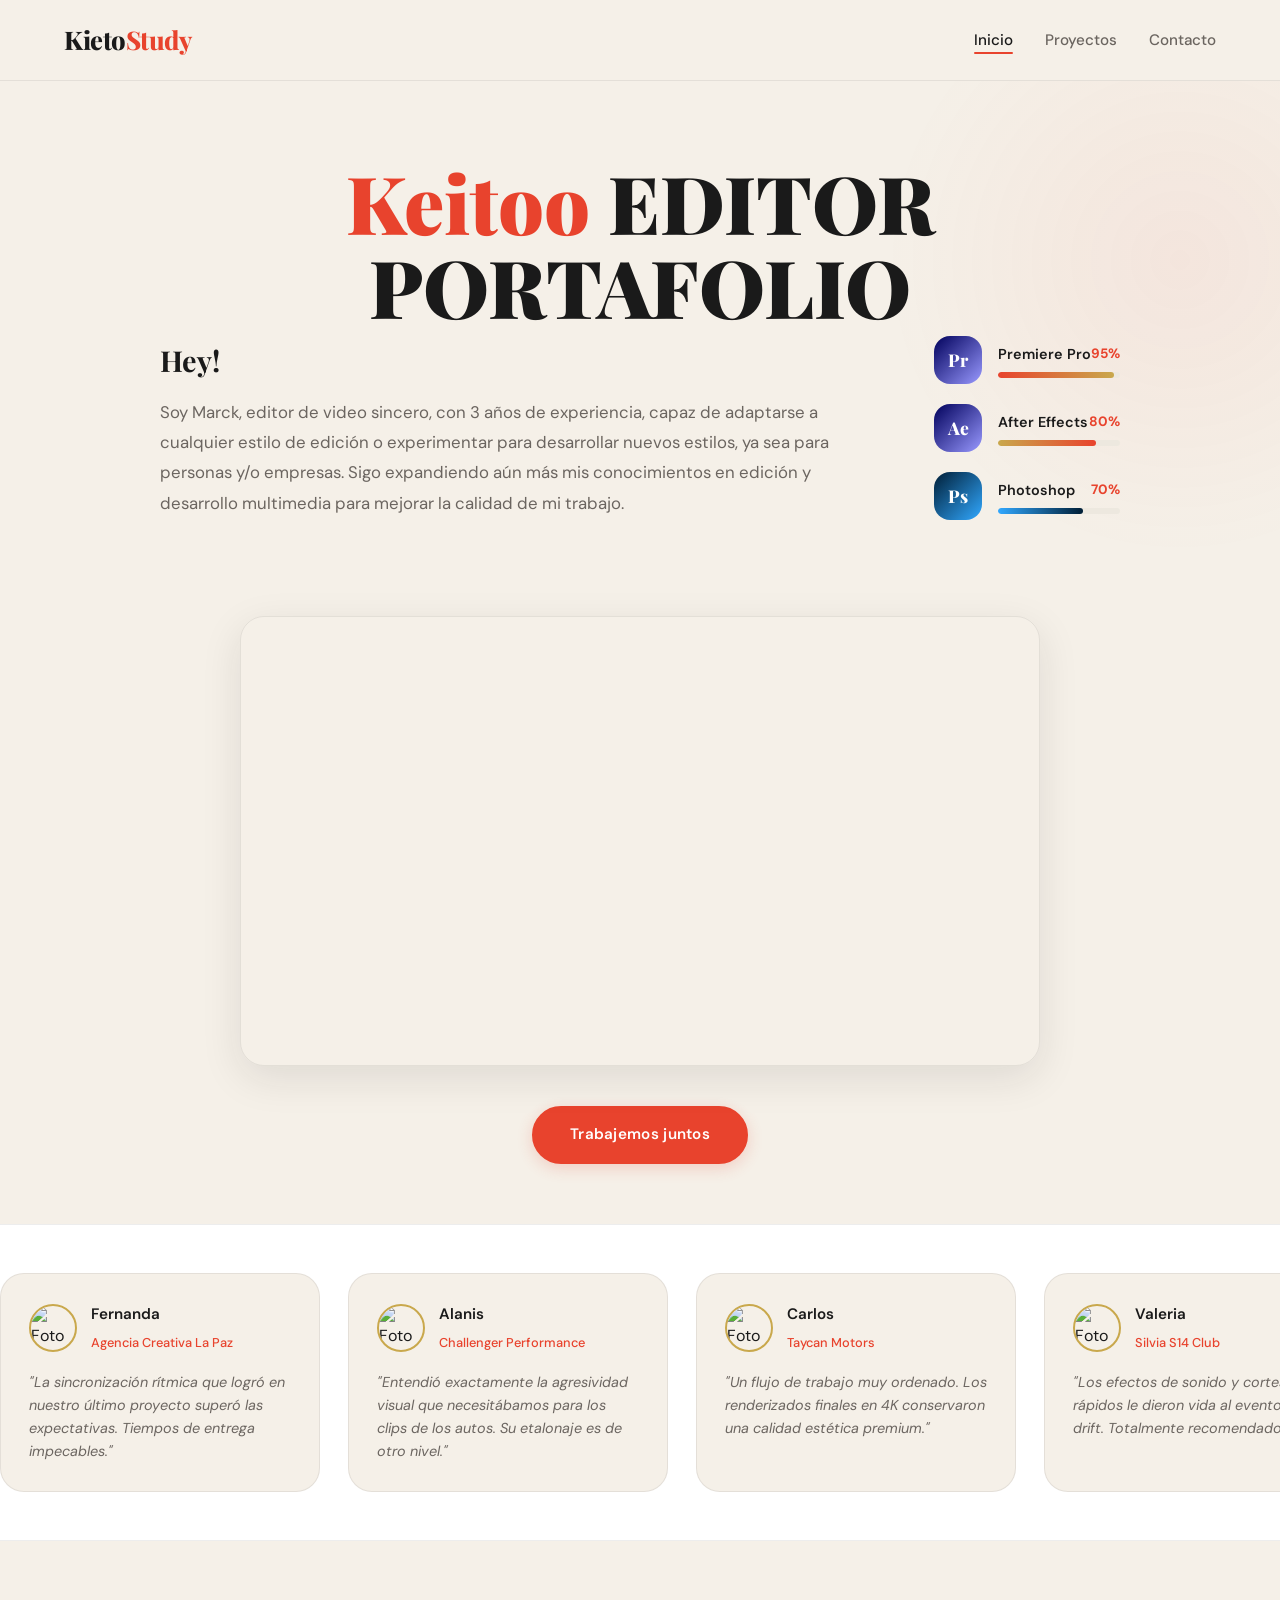
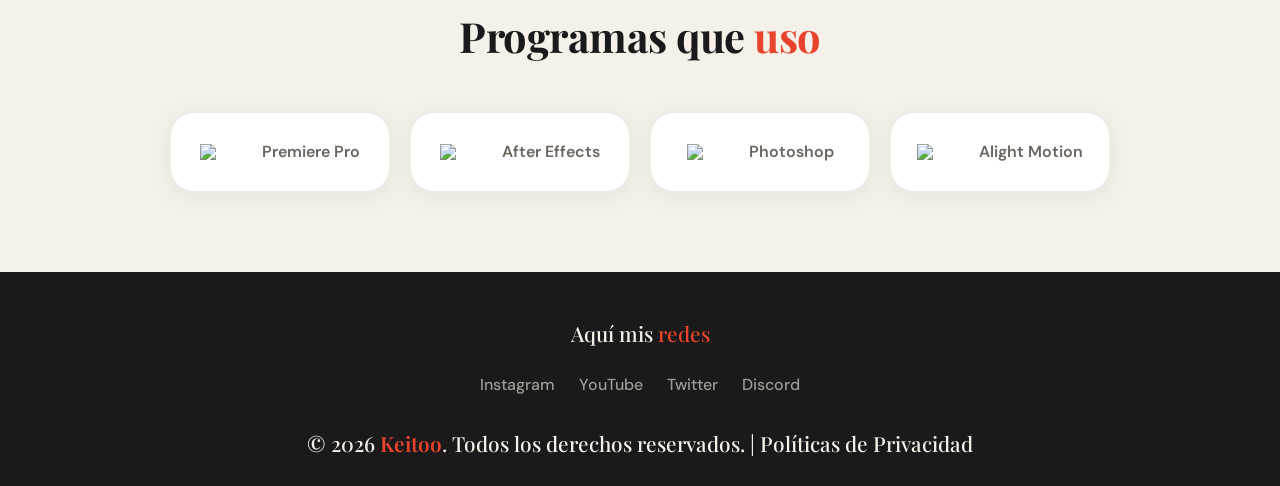
==== index.html @ 66ad094b "1.5" ====
<!DOCTYPE html>
<html lang="es">
<head>
    <meta charset="UTF-8">
    <meta name="viewport" content="width=device-width, initial-scale=1.0">
    <meta name="description" content="Keitoo - Editor de video profesional. Portafolio de edición con After Effects y Premiere Pro para creadores y empresas.">
    <title>Keitoo | Editor de Video</title>
    <link rel="stylesheet" href="style.css">
</head>
<body>

    <header>
        <div class="nav-container">
            <div class="logo">Kieto<span>Study</span></div>
            <nav>
                <a href="index.html" class="active">Inicio</a>
                <a href="proyectos.html">Proyectos</a>
                <a href="contacto.html">Contacto</a>
            </nav>
        </div>
    </header>

    <main>
        <!-- HERO PRINCIPAL -->
        <section class="seccion-hero">
            <div class="hero-fondo-decorativo"></div>

            <h1 class="hero-titulo-grande">
                <span class="acento-rojo">Keitoo</span> EDITOR
                <br>PORTAFOLIO
            </h1>

            <div class="bloque-presentacion">
                <div class="presentacion-texto">
                    <p class="presentacion-saludo">Hey!</p>
                    <p class="presentacion-descripcion">
                        Soy Marck, editor de video sincero, con 3 años de experiencia, capaz de adaptarse a cualquier estilo de edición o experimentar para desarrollar nuevos estilos, ya sea para personas y/o empresas. Sigo expandiendo aún más mis conocimientos en edición y desarrollo multimedia para mejorar la calidad de mi trabajo.
                    </p>
                </div>

                <div class="habilidades-contenedor" id="contenedor-habilidades">
                    <div class="habilidad-item">
                        <div class="habilidad-icono icono-pr">Pr</div>
                        <div class="habilidad-info">
                            <div class="habilidad-nombre-fila">
                                <span class="habilidad-nombre">Premiere Pro</span>
                                <span class="habilidad-porcentaje">95%</span>
                            </div>
                            <div class="habilidad-barra-fondo">
                                <div class="habilidad-barra-progreso barra-pr" data-ancho="95%"></div>
                            </div>
                        </div>
                    </div>

                    <div class="habilidad-item">
                        <div class="habilidad-icono icono-ae">Ae</div>
                        <div class="habilidad-info">
                            <div class="habilidad-nombre-fila">
                                <span class="habilidad-nombre">After Effects</span>
                                <span class="habilidad-porcentaje">80%</span>
                            </div>
                            <div class="habilidad-barra-fondo">
                                <div class="habilidad-barra-progreso barra-ae" data-ancho="80%"></div>
                            </div>
                        </div>
                    </div>

                    <div class="habilidad-item">
                        <div class="habilidad-icono icono-ps">Ps</div>
                        <div class="habilidad-info">
                            <div class="habilidad-nombre-fila">
                                <span class="habilidad-nombre">Photoshop</span>
                                <span class="habilidad-porcentaje">70%</span>
                            </div>
                            <div class="habilidad-barra-fondo">
                                <div class="habilidad-barra-progreso barra-ps" data-ancho="70%"></div>
                            </div>
                        </div>
                    </div>
                </div>
            </div>

            <!-- VIDEO DE PRESENTACIÓN -->
            <div class="video-presentacion">
                <iframe width="560" height="315" src="https://www.youtube.com/embed/FsHG9Mp_J8g" title="YouTube video player" frameborder="0" allow="accelerometer; autoplay; clipboard-write; encrypted-media; gyroscope; picture-in-picture; web-share" referrerpolicy="strict-origin-when-cross-origin" allowfullscreen></iframe>
            </div>

            <a href="contacto.html" class="btn-glow" id="btn-contratar">Trabajemos juntos</a>
        </section>

        <!-- CARRUSEL DE TESTIMONIOS -->
        <div class="carousel-wrapper">
            <div class="carousel-track">
                <div class="testimonio-card">
                    <div class="perfil-testimonio">
                        <img src="https://images.unsplash.com/photo-1534528741775-53994a69daeb?q=80&w=150&auto=format&fit=crop" alt="Foto">
                        <div class="perfil-info"><h4>Fernanda</h4><span>Agencia Creativa La Paz</span></div>
                    </div>
                    <p class="comentario">"La sincronización rítmica que logró en nuestro último proyecto superó las expectativas. Tiempos de entrega impecables."</p>
                </div>
                <div class="testimonio-card">
                    <div class="perfil-testimonio">
                        <img src="https://images.unsplash.com/photo-1506794778202-cad84cf45f1d?q=80&w=150&auto=format&fit=crop" alt="Foto">
                        <div class="perfil-info"><h4>Alanis</h4><span>Challenger Performance</span></div>
                    </div>
                    <p class="comentario">"Entendió exactamente la agresividad visual que necesitábamos para los clips de los autos. Su etalonaje es de otro nivel."</p>
                </div>
                <div class="testimonio-card">
                    <div class="perfil-testimonio">
                        <img src="https://images.unsplash.com/photo-1507003211169-0a1dd7228f2d?q=80&w=150&auto=format&fit=crop" alt="Foto">
                        <div class="perfil-info"><h4>Carlos</h4><span>Taycan Motors</span></div>
                    </div>
                    <p class="comentario">"Un flujo de trabajo muy ordenado. Los renderizados finales en 4K conservaron una calidad estética premium."</p>
                </div>
                <div class="testimonio-card">
                    <div class="perfil-testimonio">
                        <img src="https://images.unsplash.com/photo-1494790108377-be9c29b29330?q=80&w=150&auto=format&fit=crop" alt="Foto">
                        <div class="perfil-info"><h4>Valeria</h4><span>Silvia S14 Club</span></div>
                    </div>
                    <p class="comentario">"Los efectos de sonido y cortes rápidos le dieron vida al evento de drift. Totalmente recomendado."</p>
                </div>
                <div class="testimonio-card">
                    <div class="perfil-testimonio">
                        <img src="https://images.unsplash.com/photo-1500648767791-00dcc994a43e?q=80&w=150&auto=format&fit=crop" alt="Foto">
                        <div class="perfil-info"><h4>Mateo</h4><span>Santa Cruz Tech</span></div>
                    </div>
                    <p class="comentario">"La edición vertical para nuestras redes multiplicó nuestro engagement. Sabe cómo retener a la audiencia."</p>
                </div>

                <!-- Duplicados para el loop infinito -->
                <div class="testimonio-card">
                    <div class="perfil-testimonio">
                        <img src="https://images.unsplash.com/photo-1534528741775-53994a69daeb?q=80&w=150&auto=format&fit=crop" alt="Foto">
                        <div class="perfil-info"><h4>Fernanda</h4><span>Agencia Creativa La Paz</span></div>
                    </div>
                    <p class="comentario">"La sincronización rítmica que logró en nuestro último proyecto superó las expectativas. Tiempos de entrega impecables."</p>
                </div>
                <div class="testimonio-card">
                    <div class="perfil-testimonio">
                        <img src="https://images.unsplash.com/photo-1506794778202-cad84cf45f1d?q=80&w=150&auto=format&fit=crop" alt="Foto">
                        <div class="perfil-info"><h4>Alanis</h4><span>Challenger Performance</span></div>
                    </div>
                    <p class="comentario">"Entendió exactamente la agresividad visual que necesitábamos para los clips de los autos. Su etalonaje es de otro nivel."</p>
                </div>
                <div class="testimonio-card">
                    <div class="perfil-testimonio">
                        <img src="https://images.unsplash.com/photo-1507003211169-0a1dd7228f2d?q=80&w=150&auto=format&fit=crop" alt="Foto">
                        <div class="perfil-info"><h4>Carlos</h4><span>Taycan Motors</span></div>
                    </div>
                    <p class="comentario">"Un flujo de trabajo muy ordenado. Los renderizados finales en 4K conservaron una calidad estética premium."</p>
                </div>
                <div class="testimonio-card">
                    <div class="perfil-testimonio">
                        <img src="https://images.unsplash.com/photo-1494790108377-be9c29b29330?q=80&w=150&auto=format&fit=crop" alt="Foto">
                        <div class="perfil-info"><h4>Valeria</h4><span>Silvia S14 Club</span></div>
                    </div>
                    <p class="comentario">"Los efectos de sonido y cortes rápidos le dieron vida al evento de drift. Totalmente recomendado."</p>
                </div>
                <div class="testimonio-card">
                    <div class="perfil-testimonio">
                        <img src="https://images.unsplash.com/photo-1500648767791-00dcc994a43e?q=80&w=150&auto=format&fit=crop" alt="Foto">
                        <div class="perfil-info"><h4>Mateo</h4><span>Santa Cruz Tech</span></div>
                    </div>
                    <p class="comentario">"La edición vertical para nuestras redes multiplicó nuestro engagement. Sabe cómo retener a la audiencia."</p>
                </div>
            </div>
        </div>

        <!-- PROGRAMAS QUE USO -->
        <section class="clientes-section container">
            <h2 class="titulo-seccion">Programas que <span>uso</span></h2>
            <div class="clientes-grid">
                <a href="https://www.adobe.com/es/creativecloud/pro.html" class="cliente-item"> <img src="https://upload.wikimedia.org/wikipedia/commons/thumb/4/40/Adobe_Premiere_Pro_CC_icon.svg/3840px-Adobe_Premiere_Pro_CC_icon.svg.png" width="50"><span class="cliente-nombre">Premiere Pro</span></a>
                <a href="https://www.adobe.com/es/creativecloud/pro.html" class="cliente-item"><img src="https://upload.wikimedia.org/wikipedia/commons/thumb/c/cb/Adobe_After_Effects_CC_icon.svg/960px-Adobe_After_Effects_CC_icon.svg.png?_=20210519030120" width="50"><span class="cliente-nombre">After Effects</span></a>
                <a href="https://www.adobe.com/es/creativecloud/pro.html" class="cliente-item"><img src="https://upload.wikimedia.org/wikipedia/commons/thumb/a/af/Adobe_Photoshop_CC_icon.svg/960px-Adobe_Photoshop_CC_icon.svg.png" width="50"><span class="cliente-nombre">Photoshop</span></a>
                <a href="https://apps.apple.com/us/app/alight-motion/id1459833443" class="cliente-item"><img src="alight motion logo.png" width="50"><span class="cliente-nombre">Alight Motion</span></a>
            </div>
        </section>
    </main>

    <footer class="universal-footer">
        <div class="footer-content">
            <p>Aquí mis <span>redes</span></p>
            <div class="footer-socials">
                <a href="https://www.instagram.com/keitoo_tq/" target="_blank" title="Instagram">Instagram</a>
                <a href="https://www.youtube.com/@_Keitoo" target="_blank" title="YouTube">YouTube</a>
                <a href="https://x.com/keitoo__" target="_blank" title="Twitter">Twitter</a>
                <a href="https://discord.gg/qmnj5buH" target="_blank" title="Discord">Discord</a>
            </div>
            <p class="footer-copy">&copy; 2026 <span>Keitoo</span>. Todos los derechos reservados. | Políticas de Privacidad</p>
        </div>
    </footer>

    <script>
        // Animación de barras de habilidades al cargar
        window.addEventListener('DOMContentLoaded', () => {
            const barras = document.querySelectorAll('.habilidad-barra-progreso');
            setTimeout(() => {
                barras.forEach(barra => {
                    const ancho = barra.getAttribute('data-ancho');
                    barra.style.width = ancho;
                });
            }, 300);
        });
    </script>

</body>
</html>
---- style.css ----
/* ==============================================
   VARIABLES GLOBALES - PALETA CREMA PREMIUM
   ============================================== */
@import url('https://fonts.googleapis.com/css2?family=Playfair+Display:ital,wght@0,400;0,600;0,700;0,800;0,900;1,400&family=DM+Sans:ital,wght@0,300;0,400;0,500;0,600;0,700&display=swap');

:root {
    --fondo-principal: #F5F0E8;
    --fondo-tarjeta: #FFFFFF;
    --fondo-tarjeta-alt: #EDE8DF;
    --texto-principal: #1A1A1A;
    --texto-secundario: #6B6560;
    --acento-rojo: #E8432D;
    --acento-dorado: #C9A84C;
    --acento-rojo-suave: rgba(232, 67, 45, 0.08);
    --acento-dorado-suave: rgba(201, 168, 76, 0.10);
    --borde-sutil: rgba(26, 26, 26, 0.08);
    --sombra-suave: 0 4px 24px rgba(26, 26, 26, 0.06);
    --sombra-elevada: 0 12px 40px rgba(26, 26, 26, 0.10);
    --radio-grande: 24px;
    --radio-medio: 16px;
    --radio-boton: 50px;
    --transicion: all 0.35s cubic-bezier(0.25, 0.8, 0.25, 1);
    --fuente-display: 'Playfair Display', Georgia, serif;
    --fuente-cuerpo: 'DM Sans', 'Segoe UI', sans-serif;
}

/* ==============================================
   RESET Y BASE
   ============================================== */
* {
    margin: 0;
    padding: 0;
    box-sizing: border-box;
}

html {
    scroll-behavior: smooth;
}

body {
    background-color: var(--fondo-principal);
    color: var(--texto-principal);
    font-family: var(--fuente-cuerpo);
    line-height: 1.7;
    padding-top: 80px;
    overflow-x: hidden;
    -webkit-font-smoothing: antialiased;
}

img {
    max-width: 100%;
    display: block;
}

a {
    text-decoration: none;
    color: inherit;
}

/* ==============================================
   NAVEGACIÓN - MENÚ SUPERIOR
   ============================================== */
header {
    background-color: rgba(245, 240, 232, 0.85);
    backdrop-filter: blur(20px);
    -webkit-backdrop-filter: blur(20px);
    border-bottom: 1px solid var(--borde-sutil);
    position: fixed;
    top: 0;
    width: 100%;
    z-index: 1000;
}

.nav-container {
    max-width: 1200px;
    margin: 0 auto;
    display: flex;
    justify-content: space-between;
    align-items: center;
    padding: 18px 24px;
}

.logo {
    font-family: var(--fuente-display);
    font-size: 1.6rem;
    font-weight: 800;
    color: var(--texto-principal);
    letter-spacing: -0.5px;
}

.logo span {
    color: var(--acento-rojo);
}

nav a {
    color: var(--texto-secundario);
    text-decoration: none;
    margin-left: 28px;
    font-weight: 500;
    font-size: 0.95rem;
    transition: var(--transicion);
    position: relative;
}

nav a::after {
    content: '';
    position: absolute;
    bottom: -4px;
    left: 0;
    width: 0;
    height: 2px;
    background: var(--acento-rojo);
    border-radius: 2px;
    transition: width 0.3s ease;
}

nav a:hover::after,
nav a.active::after {
    width: 100%;
}

nav a:hover,
nav a.active {
    color: var(--texto-principal);
}

/* ==============================================
   BOTÓN PRINCIPAL
   ============================================== */
.btn-glow {
    display: inline-block;
    padding: 14px 36px;
    background: var(--acento-rojo);
    color: #FFFFFF;
    border: 2px solid var(--acento-rojo);
    border-radius: var(--radio-boton);
    font-family: var(--fuente-cuerpo);
    font-weight: 600;
    font-size: 0.95rem;
    text-decoration: none;
    text-transform: none;
    letter-spacing: 0.3px;
    box-shadow: 0 4px 16px rgba(232, 67, 45, 0.20);
    transition: var(--transicion);
    cursor: pointer;
}

.btn-glow:hover {
    background: #D13A25;
    border-color: #D13A25;
    color: #FFFFFF;
    transform: translateY(-2px);
    box-shadow: 0 8px 28px rgba(232, 67, 45, 0.30);
}

/* ==============================================
   CONTENEDOR GENERAL
   ============================================== */
.container {
    max-width: 1100px;
    margin: 60px auto;
    padding: 0 24px;
}

/* ==============================================
   TÍTULOS DE SECCIÓN
   ============================================== */
.titulo-seccion {
    font-family: var(--fuente-display);
    font-size: 2.6rem;
    font-weight: 700;
    text-transform: none;
    margin-bottom: 40px;
    text-align: center;
    color: var(--texto-principal);
    letter-spacing: -0.5px;
}

.titulo-seccion span {
    color: var(--acento-rojo);
}

/* ==============================================
   HERO - SECCIÓN PRINCIPAL (INDEX)
   ============================================== */
.seccion-hero {
    position: relative;
    min-height: auto;
    padding: 80px 24px 60px;
    display: flex;
    flex-direction: column;
    align-items: center;
    text-align: center;
    overflow: hidden;
}

.hero-fondo-decorativo {
    position: absolute;
    top: -120px;
    right: -200px;
    width: 600px;
    height: 600px;
    background: radial-gradient(circle, rgba(232, 67, 45, 0.06) 0%, transparent 70%);
    border-radius: 50%;
    pointer-events: none;
    z-index: 0;
}

.hero-titulo-grande {
    font-family: var(--fuente-display);
    font-size: 5rem;
    font-weight: 900;
    line-height: 1.05;
    color: var(--texto-principal);
    margin-bottom: 8px;
    position: relative;
    z-index: 1;
}

.hero-titulo-grande .acento-rojo {
    color: var(--acento-rojo);
}

.hero-subtitulo-editorial {
    font-family: var(--fuente-display);
    font-size: 1.6rem;
    font-weight: 400;
    font-style: italic;
    color: var(--texto-secundario);
    margin-bottom: 40px;
    position: relative;
    z-index: 1;
}

/* ==============================================
   SOBRE MÍ COMPACTO (DENTRO DEL HERO - INDEX)
   ============================================== */
.bloque-presentacion {
    display: flex;
    gap: 48px;
    align-items: flex-start;
    max-width: 960px;
    width: 100%;
    margin: 0 auto 50px;
    text-align: left;
    position: relative;
    z-index: 1;
}

.presentacion-texto {
    flex: 1;
}

.presentacion-saludo {
    font-family: var(--fuente-display);
    font-size: 1.8rem;
    font-weight: 700;
    color: var(--texto-principal);
    margin-bottom: 12px;
}

.presentacion-descripcion {
    font-size: 1.05rem;
    color: var(--texto-secundario);
    line-height: 1.8;
    margin-bottom: 32px;
}

/* ==============================================
   SISTEMA DE SKILLS (BARRAS DE HABILIDADES)
   ============================================== */
.habilidades-contenedor {
    display: flex;
    flex-direction: column;
    gap: 20px;
    max-width: 480px;
}

.habilidad-item {
    display: flex;
    align-items: center;
    gap: 16px;
}

.habilidad-icono {
    width: 48px;
    height: 48px;
    border-radius: var(--radio-medio);
    display: flex;
    align-items: center;
    justify-content: center;
    font-family: var(--fuente-display);
    font-size: 1.1rem;
    font-weight: 800;
    flex-shrink: 0;
    color: #FFFFFF;
}

.habilidad-icono.icono-pr {
    background: linear-gradient(135deg, #00005B, #9999FF);
}

.habilidad-icono.icono-ae {
    background: linear-gradient(135deg, #00005B, #9999FF);
}

.habilidad-icono.icono-ps {
    background: linear-gradient(135deg, #001E36, #31A8FF);
}

.habilidad-info {
    flex: 1;
}

.habilidad-nombre-fila {
    display: flex;
    justify-content: space-between;
    margin-bottom: 6px;
}

.habilidad-nombre {
    font-weight: 600;
    font-size: 0.9rem;
    color: var(--texto-principal);
}

.habilidad-porcentaje {
    font-weight: 700;
    font-size: 0.85rem;
    color: var(--acento-rojo);
}

.habilidad-barra-fondo {
    width: 100%;
    height: 6px;
    background: var(--fondo-tarjeta-alt);
    border-radius: 10px;
    overflow: hidden;
}

.habilidad-barra-progreso {
    height: 100%;
    border-radius: 10px;
    width: 0;
    transition: width 1.5s cubic-bezier(0.1, 1, 0.1, 1);
}

.habilidad-barra-progreso.barra-pr {
    background: linear-gradient(90deg, #E8432D, #C9A84C);
}

.habilidad-barra-progreso.barra-ae {
    background: linear-gradient(90deg, #C9A84C, #E8432D);
}

.habilidad-barra-progreso.barra-ps {
    background: linear-gradient(90deg, #31A8FF, #001E36);
}

/* ==============================================
   VIDEO DE PRESENTACIÓN EMBEBIDO
   ============================================== */
.video-presentacion {
    margin-top: 16px;
    width: 100%;
    max-width: 800px;
    aspect-ratio: 16/9;
    border-radius: var(--radio-grande);
    overflow: hidden;
    box-shadow: var(--sombra-elevada);
    border: 1px solid var(--borde-sutil);
    z-index: 1;
    position: relative;
    transition: var(--transicion);
}

.video-presentacion:hover {
    box-shadow: 0 16px 48px rgba(26, 26, 26, 0.14);
    transform: translateY(-4px);
}

.video-presentacion iframe {
    width: 100%;
    height: 100%;
    border: none;
}

/* ==============================================
   CARRUSEL DE TESTIMONIOS (CLIENTES)
   ============================================== */
.carousel-wrapper {
    width: 100vw;
    position: relative;
    left: 50%;
    right: 50%;
    margin-left: -50vw;
    margin-right: -50vw;
    overflow: hidden;
    background-color: var(--fondo-tarjeta);
    padding: 48px 0;
    border-top: 1px solid var(--borde-sutil);
    border-bottom: 1px solid var(--borde-sutil);
    margin-bottom: 60px;
}

.carousel-track {
    display: flex;
    gap: 28px;
    width: max-content;
    animation: desplazarCarrusel 32s linear infinite;
}

.testimonio-card {
    width: 320px;
    background-color: var(--fondo-principal);
    border: 1px solid var(--borde-sutil);
    border-radius: var(--radio-grande);
    padding: 28px;
    display: flex;
    flex-direction: column;
    gap: 16px;
    transition: var(--transicion);
}

.testimonio-card:hover {
    box-shadow: var(--sombra-suave);
    transform: translateY(-2px);
}

.perfil-testimonio {
    display: flex;
    align-items: center;
    gap: 14px;
}

.perfil-testimonio img {
    width: 48px;
    height: 48px;
    border-radius: 50%;
    object-fit: cover;
    border: 2px solid var(--acento-dorado);
}

.perfil-info h4 {
    font-size: 0.95rem;
    color: var(--texto-principal);
    font-weight: 600;
}

.perfil-info span {
    font-size: 0.8rem;
    color: var(--acento-rojo);
    font-weight: 500;
}

.comentario {
    font-size: 0.9rem;
    color: var(--texto-secundario);
    font-style: italic;
    line-height: 1.6;
}

@keyframes desplazarCarrusel {
    0% { transform: translateX(0); }
    100% { transform: translateX(calc(-350px * 5)); }
}

/* ==============================================
   SECCIÓN DE PROGRAMAS (INDEX)
   ============================================== */
.clientes-section {
    margin-top: 60px;
    margin-bottom: 80px;
}

.clientes-grid {
    display: flex;
    justify-content: center;
    gap: 20px;
    flex-wrap: wrap;
}

.cliente-item {
    display: flex;
    align-items: center;
    justify-content: center;
    gap: 12px;
    width: 220px;
    height: 80px;
    background-color: var(--fondo-tarjeta);
    border-radius: var(--radio-grande);
    border: 1px solid var(--borde-sutil);
    text-decoration: none;
    color: var(--texto-secundario);
    font-weight: 600;
    font-size: 1rem;
    transition: var(--transicion);
    box-shadow: var(--sombra-suave);
}

.cliente-item:hover {
    border-color: var(--acento-dorado);
    color: var(--texto-principal);
    box-shadow: var(--sombra-elevada);
    transform: translateY(-3px);
}

.cliente-nombre {
    font-weight: 600;
    color: var(--texto-secundario);
}

.cliente-item:hover .cliente-nombre {
    color: var(--texto-principal);
}

/* ==============================================
   PROYECTOS - FILTROS
   ============================================== */
.filtros-container {
    display: flex;
    justify-content: center;
    gap: 12px;
    margin-bottom: 48px;
    flex-wrap: wrap;
}

.btn-filtro {
    background: transparent;
    color: var(--texto-secundario);
    border: 1px solid var(--borde-sutil);
    padding: 10px 28px;
    border-radius: var(--radio-boton);
    font-family: var(--fuente-cuerpo);
    font-size: 0.9rem;
    font-weight: 600;
    cursor: pointer;
    transition: var(--transicion);
}

.btn-filtro:hover,
.btn-filtro.activo {
    background: var(--acento-rojo);
    color: #FFFFFF;
    border-color: var(--acento-rojo);
    box-shadow: 0 4px 16px rgba(232, 67, 45, 0.20);
}

/* ==============================================
   PROYECTOS - VIDEOS HORIZONTALES
   ============================================== */
.seccion-proyectos h3 {
    color: var(--texto-principal);
    margin-bottom: 20px;
    font-family: var(--fuente-display);
    font-size: 1.4rem;
    border-bottom: 1px solid var(--borde-sutil);
    padding-bottom: 12px;
    font-weight: 600;
}

.portfolio-grid-small {
    display: grid;
    grid-template-columns: repeat(auto-fit, minmax(260px, 1fr));
    gap: 24px;
    margin-bottom: 60px;
}

.video-card {
    background-color: var(--fondo-tarjeta);
    border-radius: var(--radio-grande);
    border: 1px solid var(--borde-sutil);
    overflow: hidden;
    transition: var(--transicion);
    box-shadow: var(--sombra-suave);
}

.video-card:hover {
    transform: translateY(-4px);
    border-color: var(--acento-dorado);
    box-shadow: var(--sombra-elevada);
}

.video-thumbnail {
    width: 100%;
    aspect-ratio: 16/9;
    background-color: var(--fondo-tarjeta-alt);
    overflow: hidden;
    position: relative;
}

.video-thumbnail img {
    width: 100%;
    height: 100%;
    object-fit: cover;
    transition: var(--transicion);
}

.video-info {
    padding: 18px;
}

.video-info h3 {
    font-family: var(--fuente-display);
    font-size: 1.05rem;
    margin-bottom: 4px;
    font-weight: 600;
    color: var(--texto-principal);
    border: none;
    padding-bottom: 0;
}

.video-info p {
    font-size: 0.85rem;
    color: var(--texto-secundario);
}

/* ==============================================
   PROYECTOS - VIDEOS VERTICALES (SHORTS/REELS)
   ============================================== */
.shorts-grid {
    display: grid;
    grid-template-columns: repeat(3, 1fr);
    gap: 24px;
    max-width: 850px;
    margin: 0 auto;
}

.short-card {
    width: 100%;
    aspect-ratio: 9/16;
    background-color: var(--fondo-tarjeta);
    border-radius: var(--radio-grande);
    overflow: hidden;
    position: relative;
    box-shadow: var(--sombra-suave);
    border: 1px solid var(--borde-sutil);
    transition: var(--transicion);
}

.short-card img {
    width: 100%;
    height: 100%;
    object-fit: cover;
    transition: var(--transicion);
}

.short-card:hover {
    transform: translateY(-4px);
    box-shadow: var(--sombra-elevada);
    border-color: var(--acento-dorado);
}

.short-card:hover img {
    transform: scale(1.04);
    filter: brightness(0.8);
}

/* Nombre del creador en shorts */
.nombre-short {
    position: absolute;
    bottom: 0;
    left: 0;
    right: 0;
    padding: 20px 16px 16px;
    background: linear-gradient(to top, rgba(26, 26, 26, 0.85), transparent);
    z-index: 5;
}

.nombre-short span {
    color: #FFFFFF;
    font-weight: 600;
    font-size: 0.95rem;
}

@media (max-width: 768px) {
    .shorts-grid {
        grid-template-columns: repeat(2, 1fr);
        max-width: 500px;
    }
}

@media (max-width: 480px) {
    .shorts-grid {
        grid-template-columns: 1fr;
        max-width: 280px;
    }
}

/* ==============================================
   ÍCONO PLAY Y OVERLAY
   ============================================== */
.video-card,
.short-card {
    cursor: pointer;
    position: relative;
}

.play-icon {
    position: absolute;
    top: 50%;
    left: 50%;
    transform: translate(-50%, -50%) scale(0.8);
    font-size: 3rem;
    color: rgba(255, 255, 255, 0.9);
    opacity: 0;
    transition: var(--transicion);
    pointer-events: none;
    z-index: 10;
    text-shadow: 0 2px 12px rgba(0,0,0,0.4);
}

.video-thumbnail::after,
.short-card::after {
    content: '';
    position: absolute;
    top: 0;
    left: 0;
    width: 100%;
    height: 100%;
    background: rgba(26, 26, 26, 0.35);
    opacity: 0;
    transition: var(--transicion);
    border-radius: inherit;
}

.video-card:hover .video-thumbnail::after,
.short-card:hover::after {
    opacity: 1;
}

.video-card:hover .play-icon,
.short-card:hover .play-icon {
    opacity: 1;
    transform: translate(-50%, -50%) scale(1);
    color: #FFFFFF;
}

/* ==============================================
   MODAL DE VIDEO FLOTANTE
   ============================================== */
.modal-overlay {
    position: fixed;
    top: 0;
    left: 0;
    width: 100%;
    height: 100%;
    background: rgba(26, 26, 26, 0.85);
    backdrop-filter: blur(16px);
    -webkit-backdrop-filter: blur(16px);
    z-index: 2000;
    display: flex;
    justify-content: center;
    align-items: center;
    opacity: 0;
    visibility: hidden;
    transition: all 0.4s ease;
}

.modal-overlay.activo {
    opacity: 1;
    visibility: visible;
}

.modal-content {
    position: relative;
    width: 90%;
    max-width: 900px;
    aspect-ratio: 16/9;
    background: #1A1A1A;
    border-radius: var(--radio-grande);
    box-shadow: 0 20px 60px rgba(0, 0, 0, 0.5);
    transform: scale(0.95) translateY(20px);
    transition: all 0.4s ease;
}

.modal-overlay.activo .modal-content {
    transform: scale(1) translateY(0);
}

.modal-content.formato-vertical {
    max-width: 400px;
    aspect-ratio: 9/16;
}

.modal-content iframe {
    width: 100%;
    height: 100%;
    border: none;
    border-radius: var(--radio-grande);
}

.cerrar-modal {
    position: absolute;
    top: -48px;
    right: 0;
    color: #FFFFFF;
    font-size: 2.5rem;
    line-height: 1;
    cursor: pointer;
    transition: var(--transicion);
    background: transparent;
    border: none;
}

.cerrar-modal:hover {
    color: var(--acento-rojo);
    transform: scale(1.15);
}

/* ==============================================
   CONTACTO
   ============================================== */
.contacto-wrapper {
    display: grid;
    grid-template-columns: 1fr 1fr;
    gap: 40px;
    background-color: var(--fondo-tarjeta);
    border-radius: var(--radio-grande);
    border: 1px solid var(--borde-sutil);
    padding: 44px;
    box-shadow: var(--sombra-elevada);
}

.contacto-info h3 {
    margin-bottom: 20px;
    color: var(--acento-rojo);
    font-family: var(--fuente-display);
    font-weight: 600;
}

.contacto-info p {
    margin-bottom: 30px;
    color: var(--texto-secundario);
}

.redes-lista {
    display: flex;
    flex-direction: column;
    gap: 16px;
}

.red-item {
    display: flex;
    align-items: center;
    gap: 16px;
    padding: 14px;
    background-color: var(--fondo-principal);
    border-radius: var(--radio-medio);
    border: 1px solid var(--borde-sutil);
    transition: var(--transicion);
    text-decoration: none;
}

.red-item:hover {
    border-color: var(--acento-dorado);
    background-color: var(--acento-dorado-suave);
    transform: translateX(4px);
}

.red-icon {
    font-size: 1.5rem;
}

.red-texto {
    display: flex;
    flex-direction: column;
}

.red-texto strong {
    color: var(--texto-principal);
    font-size: 0.95rem;
}

.red-texto span {
    color: var(--texto-secundario);
    font-size: 0.8rem;
}

.form-group {
    margin-bottom: 18px;
}

.form-control {
    width: 100%;
    padding: 14px 18px;
    background-color: var(--fondo-principal);
    border: 1px solid var(--borde-sutil);
    border-radius: var(--radio-medio);
    color: var(--texto-principal);
    font-family: var(--fuente-cuerpo);
    font-size: 0.95rem;
    transition: var(--transicion);
}

.form-control:focus {
    outline: none;
    border-color: var(--acento-rojo);
    box-shadow: 0 0 0 3px rgba(232, 67, 45, 0.08);
}

.form-control::placeholder {
    color: var(--texto-secundario);
    opacity: 0.7;
}

/* ==============================================
   PIE DE PÁGINA (FOOTER)
   ============================================== */
.universal-footer {
    background-color: var(--texto-principal);
    padding: 44px 24px 24px;
    text-align: center;
    border-top: none;
    margin-top: auto;
}

.footer-content {
    display: flex;
    flex-direction: column;
    align-items: center;
    gap: 20px;
}

.footer-content > p {
    font-size: 1.3rem;
    font-weight: 500;
    color: #F5F0E8;
    font-family: var(--fuente-display);
}

.footer-content > p span {
    color: var(--acento-rojo);
}

.footer-socials {
    display: flex;
    gap: 24px;
}

.footer-socials a {
    color: rgba(245, 240, 232, 0.6);
    font-size: 1rem;
    text-decoration: none;
    font-weight: 500;
    transition: var(--transicion);
}

.footer-socials a:hover {
    color: var(--acento-dorado);
    transform: translateY(-2px);
}

.footer-copy {
    color: rgba(245, 240, 232, 0.4);
    font-size: 0.85rem;
    margin-top: 8px;
}

.footer-copy span {
    color: var(--acento-rojo);
    font-weight: 600;
}

/* ==============================================
   SOBRE MÍ - VIDEO DE FONDO
   ============================================== */
.sobremi-bg-video {
    position: fixed;
    top: 0;
    left: 0;
    width: 100%;
    height: 100%;
    object-fit: cover;
    z-index: -2;
    opacity: 0.15;
    filter: brightness(1.2) saturate(0.3);
}

.sobremi-overlay {
    position: fixed;
    top: 0;
    left: 0;
    width: 100%;
    height: 100%;
    background: radial-gradient(circle at center, rgba(245, 240, 232, 0.75) 0%, rgba(245, 240, 232, 0.95) 100%);
    z-index: -1;
}

/* ==============================================
   SOBRE MÍ - STATS / CONTADORES
   ============================================== */
.stats-grid {
    display: grid;
    grid-template-columns: repeat(auto-fit, minmax(200px, 1fr));
    gap: 20px;
    margin: 40px 0 60px;
}

.stat-item {
    background: var(--fondo-tarjeta);
    border: 1px solid var(--borde-sutil);
    border-radius: var(--radio-grande);
    padding: 32px 20px;
    text-align: center;
    transition: var(--transicion);
    box-shadow: var(--sombra-suave);
}

.stat-item:hover {
    border-color: var(--acento-dorado);
    box-shadow: var(--sombra-elevada);
    transform: translateY(-3px);
}

.stat-numero {
    font-family: var(--fuente-display);
    font-size: 2.8rem;
    font-weight: 800;
    color: var(--texto-principal);
    margin-bottom: 4px;
}

.stat-label {
    color: var(--texto-secundario);
    font-size: 0.9rem;
    text-transform: uppercase;
    letter-spacing: 1px;
    font-weight: 500;
}

/* ==============================================
   SOBRE MÍ - SKILLS (BARRAS)
   ============================================== */
.skill-bar-container {
    margin-bottom: 20px;
}

.skill-bar-info {
    display: flex;
    justify-content: space-between;
    color: var(--texto-principal);
    font-size: 0.9rem;
    margin-bottom: 8px;
    font-weight: 500;
}

.skill-bar-bg {
    width: 100%;
    height: 6px;
    background: var(--fondo-tarjeta-alt);
    border-radius: 10px;
    overflow: hidden;
    border: none;
}

.skill-bar-progress {
    height: 100%;
    background: linear-gradient(90deg, var(--acento-rojo), var(--acento-dorado));
    border-radius: 10px;
    width: 0;
    transition: width 1.5s cubic-bezier(0.1, 1, 0.1, 1);
}

/* ==============================================
   SOBRE MÍ - BADGE DE ESTADO
   ============================================== */
.status-badge {
    display: inline-flex;
    align-items: center;
    gap: 10px;
    background: var(--acento-rojo-suave);
    border: 1px solid var(--acento-rojo);
    padding: 6px 18px;
    border-radius: var(--radio-boton);
    color: var(--acento-rojo);
    font-size: 0.8rem;
    font-weight: 700;
    text-transform: uppercase;
    letter-spacing: 1px;
    margin-bottom: 20px;
}

.pulse-dot {
    width: 8px;
    height: 8px;
    background-color: var(--acento-rojo);
    border-radius: 50%;
    animation: pulsoActivo 1.6s infinite;
}

@keyframes pulsoActivo {
    0% { transform: scale(0.95); box-shadow: 0 0 0 0 rgba(232, 67, 45, 0.6); }
    70% { transform: scale(1); box-shadow: 0 0 0 8px rgba(232, 67, 45, 0); }
    100% { transform: scale(0.95); box-shadow: 0 0 0 0 rgba(232, 67, 45, 0); }
}

/* ==============================================
   SOBRE MÍ - WORKFLOW / TIMELINE
   ============================================== */
.workflow-timeline {
    display: flex;
    flex-direction: column;
    gap: 24px;
    margin-top: 40px;
}

.workflow-step {
    background: var(--fondo-tarjeta);
    border-left: 3px solid var(--acento-rojo);
    padding: 24px 28px;
    border-radius: 0 var(--radio-medio) var(--radio-medio) 0;
    box-shadow: var(--sombra-suave);
}

.step-num {
    color: var(--acento-rojo);
    font-weight: 700;
    font-size: 0.8rem;
    text-transform: uppercase;
    letter-spacing: 2px;
}

.workflow-step h4 {
    color: var(--texto-principal);
    font-family: var(--fuente-display);
    font-size: 1.2rem;
    margin: 8px 0 10px;
}

.software-flex {
    display: flex;
    gap: 10px;
    flex-wrap: wrap;
    margin-top: 12px;
}

.soft-badge {
    background: var(--fondo-tarjeta-alt);
    border: 1px solid var(--borde-sutil);
    padding: 6px 16px;
    border-radius: var(--radio-boton);
    color: var(--texto-principal);
    font-size: 0.85rem;
    font-weight: 500;
}

/* ==============================================
   SOBRE MÍ - GARANTÍAS
   ============================================== */
.garantias-grid {
    display: grid;
    grid-template-columns: repeat(auto-fit, minmax(250px, 1fr));
    gap: 20px;
    margin-top: 40px;
}

.garantia-card {
    background: var(--fondo-tarjeta);
    border: 1px solid var(--borde-sutil);
    padding: 28px;
    border-radius: var(--radio-grande);
    transition: var(--transicion);
    box-shadow: var(--sombra-suave);
}

.garantia-card:hover {
    border-color: var(--acento-dorado);
    transform: translateY(-3px);
    box-shadow: var(--sombra-elevada);
}

.garantia-card h4 {
    color: var(--texto-principal);
    font-family: var(--fuente-display);
    margin-bottom: 10px;
    font-size: 1.1rem;
}

.garantia-card p {
    color: var(--texto-secundario);
    font-size: 0.9rem;
    line-height: 1.6;
}

.garantia-icon {
    font-size: 2rem;
    margin-bottom: 14px;
}

/* ==============================================
   SOBRE MÍ - FAQ ACORDEÓN
   ============================================== */
.faq-section {
    margin-top: 80px;
}

.faq-item {
    background: var(--fondo-tarjeta);
    border: 1px solid var(--borde-sutil);
    border-radius: var(--radio-medio);
    margin-bottom: 12px;
    overflow: hidden;
    transition: var(--transicion);
}

.faq-question {
    width: 100%;
    background: transparent;
    border: none;
    outline: none;
    color: var(--texto-principal);
    padding: 20px 24px;
    text-align: left;
    font-family: var(--fuente-cuerpo);
    font-size: 1rem;
    font-weight: 600;
    cursor: pointer;
    display: flex;
    justify-content: space-between;
    align-items: center;
}

.faq-answer {
    max-height: 0;
    overflow: hidden;
    transition: max-height 0.3s ease-out, padding 0.3s ease-out;
    color: var(--texto-secundario);
    font-size: 0.9rem;
    line-height: 1.7;
    padding: 0 24px;
}

.faq-item.abierto {
    border-color: var(--acento-rojo);
    background: var(--acento-rojo-suave);
}

.faq-item.abierto .faq-answer {
    padding-bottom: 20px;
}

.faq-toggle-icon {
    font-size: 1.2rem;
    color: var(--acento-rojo);
    transition: transform 0.3s ease;
}

.faq-item.abierto .faq-toggle-icon {
    transform: rotate(45deg);
}

/* ==============================================
   SOBRE MÍ - CARRUSEL DE CREADORES
   ============================================== */
.creators-carousel-wrapper {
    width: 100%;
    overflow: hidden;
    padding: 20px 0;
    margin-top: 20px;
    margin-bottom: 60px;
    position: relative;
    mask-image: linear-gradient(to right, transparent, black 10%, black 90%, transparent);
    -webkit-mask-image: linear-gradient(to right, transparent, black 10%, black 90%, transparent);
}

.creators-track {
    display: flex;
    gap: 24px;
    width: max-content;
    animation: desplazarCreadores 25s linear infinite;
}

@keyframes desplazarCreadores {
    0% { transform: translateX(0); }
    100% { transform: translateX(calc(-50% - 12px)); }
}

.creator-card {
    background: var(--fondo-tarjeta);
    border: 1px solid var(--borde-sutil);
    border-radius: var(--radio-grande);
    padding: 28px 20px;
    text-align: center;
    width: 240px;
    flex-shrink: 0;
    transition: var(--transicion);
    box-shadow: var(--sombra-suave);
}

.creator-card:hover {
    border-color: var(--acento-dorado);
    box-shadow: var(--sombra-elevada);
    transform: translateY(-4px);
}

.creator-photo {
    width: 80px;
    height: 80px;
    border-radius: 50%;
    margin: 0 auto 14px;
    border: 3px solid var(--acento-dorado);
    object-fit: cover;
}

.creator-name {
    color: var(--texto-principal);
    font-family: var(--fuente-display);
    font-size: 1.15rem;
    margin-bottom: 8px;
    font-weight: 700;
}

.creator-platforms {
    display: flex;
    justify-content: center;
    gap: 6px;
    margin-bottom: 14px;
    flex-wrap: wrap;
}

.creator-platforms span {
    background: var(--fondo-tarjeta-alt);
    color: var(--texto-secundario);
    padding: 3px 10px;
    border-radius: var(--radio-boton);
    font-size: 0.72rem;
    font-weight: 600;
}

.creator-views-label {
    color: var(--texto-secundario);
    font-size: 0.75rem;
    text-transform: uppercase;
    letter-spacing: 1px;
    margin-bottom: 2px;
}

.creator-views {
    color: var(--acento-rojo);
    font-family: var(--fuente-display);
    font-size: 1.4rem;
    font-weight: 800;
}

/* ==============================================
   HERO ANTIGUO (COMPATIBILIDAD)
   ============================================== */
.hero-section {
    position: relative;
    min-height: auto;
    display: flex;
    flex-direction: column;
    justify-content: center;
    align-items: center;
    text-align: center;
    margin-top: -80px;
    padding-top: 80px;
}

.hero-video {
    position: absolute;
    top: 0;
    left: 0;
    width: 100%;
    height: 100%;
    object-fit: cover;
    z-index: -2;
    opacity: 0.15;
    filter: brightness(1.2) saturate(0.3);
}

.hero-overlay {
    position: absolute;
    top: 0;
    left: 0;
    width: 100%;
    height: 100%;
    background: radial-gradient(circle at center, rgba(245, 240, 232, 0.6) 0%, var(--fondo-principal) 90%);
    z-index: -1;
}

.hero-section h1 {
    font-family: var(--fuente-display);
    font-size: 4rem;
    font-weight: 800;
    line-height: 1.1;
    margin-bottom: 20px;
    z-index: 1;
    color: var(--texto-principal);
}

.hero-section p {
    font-size: 1.15rem;
    color: var(--texto-secundario);
    max-width: 600px;
    margin-bottom: 40px;
    z-index: 1;
}

.hero-video-embed {
    margin-top: 40px;
    width: 100%;
    max-width: 800px;
    aspect-ratio: 16/9;
    border-radius: var(--radio-grande);
    overflow: hidden;
    box-shadow: var(--sombra-elevada);
    border: 1px solid var(--borde-sutil);
    z-index: 1;
    transition: var(--transicion);
}

.hero-video-embed:hover {
    box-shadow: 0 16px 48px rgba(26, 26, 26, 0.14);
    transform: translateY(-4px);
}

.hero-video-embed iframe {
    width: 100%;
    height: 100%;
    border: none;
}

/* ==============================================
   RESPONSIVE - MÓVIL Y TABLET
   ============================================== */
@media (max-width: 768px) {
    .contacto-wrapper {
        grid-template-columns: 1fr;
    }

    .nav-container {
        flex-direction: column;
        gap: 14px;
    }

    nav a {
        margin: 0 10px;
    }

    .hero-section h1 {
        font-size: 2.5rem;
    }

    .hero-titulo-grande {
        font-size: 3rem;
    }

    .hero-subtitulo-editorial {
        font-size: 1.2rem;
    }

    .bloque-presentacion {
        flex-direction: column;
        gap: 32px;
        text-align: center;
    }

    .habilidades-contenedor {
        max-width: 100%;
    }

    .titulo-seccion {
        font-size: 2rem;
    }

    .stats-grid {
        grid-template-columns: 1fr;
    }
}

@media (max-width: 480px) {
    .hero-titulo-grande {
        font-size: 2.4rem;
    }

    .presentacion-saludo {
        font-size: 1.4rem;
    }

    .clientes-grid {
        flex-direction: column;
        align-items: center;
    }
}

/* ==============================================
   ANIMACIONES SUAVES DE ENTRADA
   ============================================== */
@keyframes aparecerSuave {
    from {
        opacity: 0;
        transform: translateY(20px);
    }
    to {
        opacity: 1;
        transform: translateY(0);
    }
}

.seccion-hero,
.bloque-presentacion,
.video-presentacion {
    animation: aparecerSuave 0.8s ease-out both;
}

.habilidades-contenedor {
    animation: aparecerSuave 0.8s ease-out 0.2s both;
}

/* ==============================================
   ESTILOS ADICIONALES
   ============================================== */

/* Descripción debajo del título en proyectos */
#texto-filtro-descripcion {
    text-align: center;
    color: var(--texto-secundario);
    margin-top: -28px;
    margin-bottom: 32px;
    font-size: 1rem;
}

/* Separación para sección de shorts */
#seccion-cortos {
    margin-top: 48px;
}

/* Botón enviar en contacto - ancho completo */
#btn-enviar-mensaje {
    width: 100%;
}

/* Botón contratar en hero - margen superior */
#btn-contratar {
    margin-top: 40px;
}
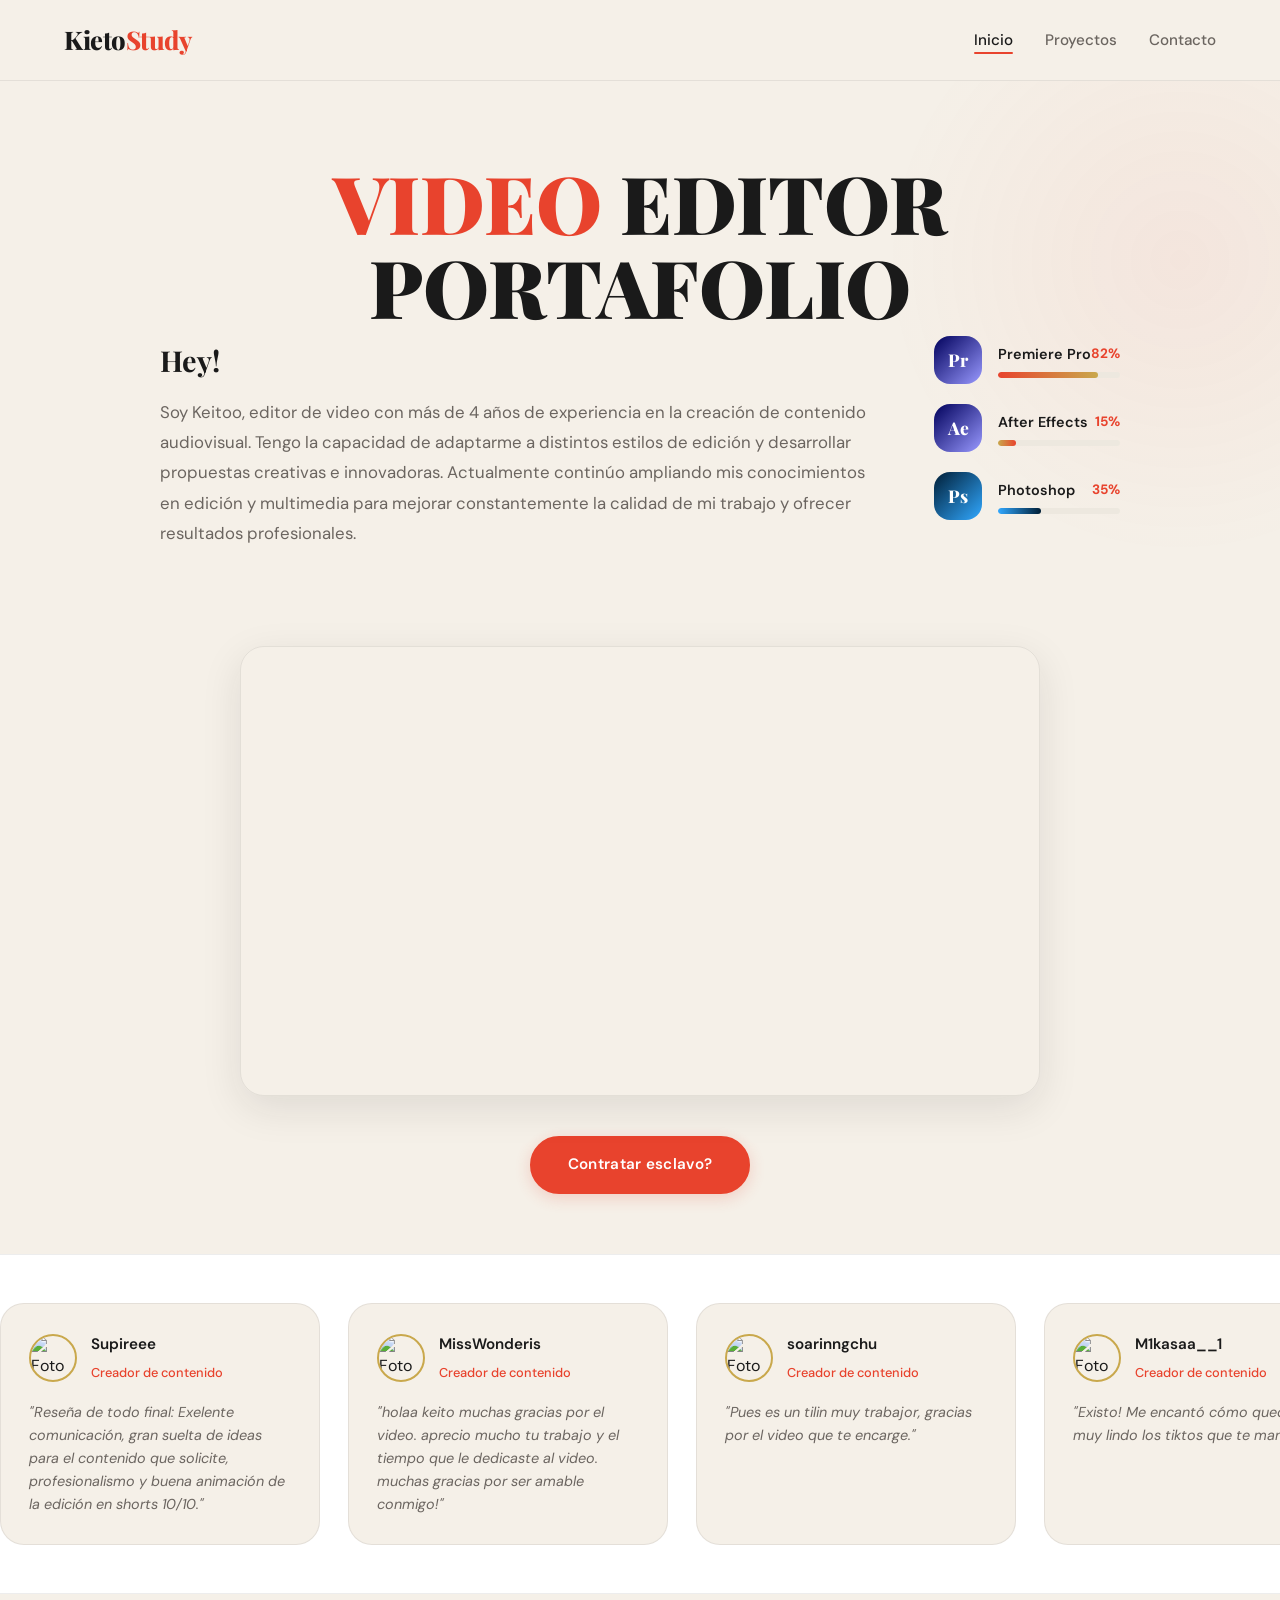
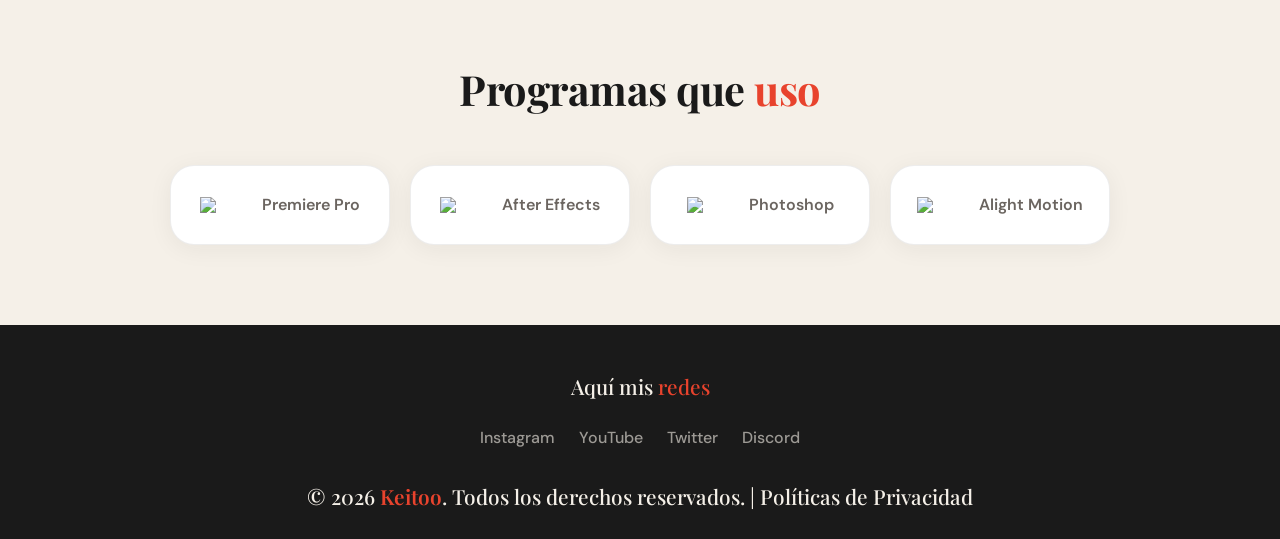
==== commit 780f11b4: "1.9" ====
--- a/index.html
+++ b/index.html
@@ -6,6 +6,21 @@
     <meta name="description" content="Keitoo - Editor de video profesional. Portafolio de edición con After Effects y Premiere Pro para creadores y empresas.">
     <title>Keitoo | Editor de Video</title>
     <link rel="stylesheet" href="style.css">
+
+    <!-- Esto es para compartire la pagina -->
+
+
+    <meta property="og:title" content="Keitoo" /> 
+    <meta property="og:description" content="Ven y obseva mi portafolio" />
+    <meta property="og:image" content="https://keiboot.github.io/Keitoo/Portada_de_compartido.png" />
+    <meta property="og:url" content="https://keiboot.github.io/Keitoo/" />
+    <meta property="og:type" content="website" />
+
+    <meta name="twitter:card" content="summary_large_image" />
+    <meta name="twitter:title" content="El Nombre de tu Página" />
+    <meta name="twitter:description" content="Una breve descripción llamativa." />
+    <meta name="twitter:image" content="https://tu-usuario.github.io/tu-repositorio/miniatura.png" />
+
 </head>
 <body>
 
@@ -13,9 +28,9 @@
         <div class="nav-container">
             <div class="logo">Kieto<span>Study</span></div>
             <nav>
-                <a href="index.html" class="active">Inicio</a>
-                <a href="proyectos.html">Proyectos</a>
-                <a href="contacto.html">Contacto</a>
+                <a href="./" class="active">Inicio</a>
+                <a href="proyectos/">Proyectos</a>
+                <a href="contacto/">Contacto</a>
             </nav>
         </div>
     </header>
@@ -26,7 +41,7 @@
             <div class="hero-fondo-decorativo"></div>
 
             <h1 class="hero-titulo-grande">
-                <span class="acento-rojo">Keitoo</span> EDITOR
+                <span class="acento-rojo">VIDEO</span> EDITOR
                 <br>PORTAFOLIO
             </h1>
 
@@ -34,7 +49,7 @@
                 <div class="presentacion-texto">
                     <p class="presentacion-saludo">Hey!</p>
                     <p class="presentacion-descripcion">
-                        Soy Marck, editor de video sincero, con 3 años de experiencia, capaz de adaptarse a cualquier estilo de edición o experimentar para desarrollar nuevos estilos, ya sea para personas y/o empresas. Sigo expandiendo aún más mis conocimientos en edición y desarrollo multimedia para mejorar la calidad de mi trabajo.
+                        Soy Keitoo, editor de video con más de 4 años de experiencia en la creación de contenido audiovisual. Tengo la capacidad de adaptarme a distintos estilos de edición y desarrollar propuestas creativas e innovadoras. Actualmente continúo ampliando mis conocimientos en edición y multimedia para mejorar constantemente la calidad de mi trabajo y ofrecer resultados profesionales.
                     </p>
                 </div>
 
@@ -44,10 +59,10 @@
                         <div class="habilidad-info">
                             <div class="habilidad-nombre-fila">
                                 <span class="habilidad-nombre">Premiere Pro</span>
-                                <span class="habilidad-porcentaje">95%</span>
+                                <span class="habilidad-porcentaje">82%</span>
                             </div>
                             <div class="habilidad-barra-fondo">
-                                <div class="habilidad-barra-progreso barra-pr" data-ancho="95%"></div>
+                                <div class="habilidad-barra-progreso barra-pr" data-ancho="82%"></div>
                             </div>
                         </div>
                     </div>
@@ -57,10 +72,10 @@
                         <div class="habilidad-info">
                             <div class="habilidad-nombre-fila">
                                 <span class="habilidad-nombre">After Effects</span>
-                                <span class="habilidad-porcentaje">80%</span>
+                                <span class="habilidad-porcentaje">15%</span>
                             </div>
                             <div class="habilidad-barra-fondo">
-                                <div class="habilidad-barra-progreso barra-ae" data-ancho="80%"></div>
+                                <div class="habilidad-barra-progreso barra-ae" data-ancho="15%"></div>
                             </div>
                         </div>
                     </div>
@@ -70,10 +85,10 @@
                         <div class="habilidad-info">
                             <div class="habilidad-nombre-fila">
                                 <span class="habilidad-nombre">Photoshop</span>
-                                <span class="habilidad-porcentaje">70%</span>
+                                <span class="habilidad-porcentaje">35%</span>
                             </div>
                             <div class="habilidad-barra-fondo">
-                                <div class="habilidad-barra-progreso barra-ps" data-ancho="70%"></div>
+                                <div class="habilidad-barra-progreso barra-ps" data-ancho="35%"></div>
                             </div>
                         </div>
                     </div>
@@ -85,7 +100,7 @@
                 <iframe width="560" height="315" src="https://www.youtube.com/embed/FsHG9Mp_J8g" title="YouTube video player" frameborder="0" allow="accelerometer; autoplay; clipboard-write; encrypted-media; gyroscope; picture-in-picture; web-share" referrerpolicy="strict-origin-when-cross-origin" allowfullscreen></iframe>
             </div>
 
-            <a href="contacto.html" class="btn-glow" id="btn-contratar">Trabajemos juntos</a>
+            <a href="contacto/" class="btn-glow" id="btn-contratar">Contratar esclavo?</a>
         </section>
 
         <!-- CARRUSEL DE TESTIMONIOS -->
@@ -93,76 +108,89 @@
             <div class="carousel-track">
                 <div class="testimonio-card">
                     <div class="perfil-testimonio">
-                        <img src="https://images.unsplash.com/photo-1534528741775-53994a69daeb?q=80&w=150&auto=format&fit=crop" alt="Foto">
-                        <div class="perfil-info"><h4>Fernanda</h4><span>Agencia Creativa La Paz</span></div>
-                    </div>
-                    <p class="comentario">"La sincronización rítmica que logró en nuestro último proyecto superó las expectativas. Tiempos de entrega impecables."</p>
-                </div>
-                <div class="testimonio-card">
-                    <div class="perfil-testimonio">
-                        <img src="https://images.unsplash.com/photo-1506794778202-cad84cf45f1d?q=80&w=150&auto=format&fit=crop" alt="Foto">
-                        <div class="perfil-info"><h4>Alanis</h4><span>Challenger Performance</span></div>
-                    </div>
-                    <p class="comentario">"Entendió exactamente la agresividad visual que necesitábamos para los clips de los autos. Su etalonaje es de otro nivel."</p>
-                </div>
-                <div class="testimonio-card">
-                    <div class="perfil-testimonio">
-                        <img src="https://images.unsplash.com/photo-1507003211169-0a1dd7228f2d?q=80&w=150&auto=format&fit=crop" alt="Foto">
-                        <div class="perfil-info"><h4>Carlos</h4><span>Taycan Motors</span></div>
-                    </div>
-                    <p class="comentario">"Un flujo de trabajo muy ordenado. Los renderizados finales en 4K conservaron una calidad estética premium."</p>
-                </div>
-                <div class="testimonio-card">
-                    <div class="perfil-testimonio">
-                        <img src="https://images.unsplash.com/photo-1494790108377-be9c29b29330?q=80&w=150&auto=format&fit=crop" alt="Foto">
-                        <div class="perfil-info"><h4>Valeria</h4><span>Silvia S14 Club</span></div>
-                    </div>
-                    <p class="comentario">"Los efectos de sonido y cortes rápidos le dieron vida al evento de drift. Totalmente recomendado."</p>
-                </div>
-                <div class="testimonio-card">
-                    <div class="perfil-testimonio">
-                        <img src="https://images.unsplash.com/photo-1500648767791-00dcc994a43e?q=80&w=150&auto=format&fit=crop" alt="Foto">
-                        <div class="perfil-info"><h4>Mateo</h4><span>Santa Cruz Tech</span></div>
-                    </div>
-                    <p class="comentario">"La edición vertical para nuestras redes multiplicó nuestro engagement. Sabe cómo retener a la audiencia."</p>
+                        <img src="@Supireee.jpg" alt="Foto">
+                        <div class="perfil-info"><h4>Supireee</h4><span>Creador de contenido</span></div>
+                    </div>
+                    <p class="comentario">"Reseña de todo final: Exelente comunicación, gran suelta de ideas para el contenido que solicite, profesionalismo y buena animación de la edición en shorts 10/10."</p>
+                </div>
+                
+                <div class="testimonio-card">
+                    <div class="perfil-testimonio">
+                        <img src="@MissWonderis.jpg" alt="Foto">
+                        <div class="perfil-info"><h4>MissWonderis</h4><span>Creador de contenido</span></div>
+                    </div>
+                    <p class="comentario">"holaa keito muchas gracias por el video. aprecio mucho tu trabajo y el tiempo que le dedicaste al video. muchas gracias por ser amable conmigo!"</p>
+                </div>
+                <div class="testimonio-card">
+                    <div class="perfil-testimonio">
+                        <img src="@soarinngchu.jpg" alt="Foto">
+                        <div class="perfil-info"><h4>soarinngchu</h4><span>Creador de contenido</span></div>
+                    </div>
+                    <p class="comentario">"Pues es un tilin muy trabajor, gracias por el video que te encarge."</p>
+                </div>
+                <div class="testimonio-card">
+                    <div class="perfil-testimonio">
+                        <img src="@M1kasaa__1.jpg" alt="Foto">
+                        <div class="perfil-info"><h4>M1kasaa__1</h4><span>Creador de contenido</span></div>
+                    </div>
+                    <p class="comentario">"Existo! Me encantó cómo quedó, está muy lindo los tiktos que te mande"</p>
+                </div>
+                <div class="testimonio-card">
+                    <div class="perfil-testimonio">
+                        <img src="@TheRickyGames03.jpg" alt="Foto">
+                        <div class="perfil-info"><h4>TheRickyGames03</h4><span>Creador de contenido</span></div>
+                    </div>
+                    <p class="comentario">"Tiene mucha comunicacion y esta bien l;o que me edito gracias"</p>
                 </div>
 
                 <!-- Duplicados para el loop infinito -->
-                <div class="testimonio-card">
-                    <div class="perfil-testimonio">
-                        <img src="https://images.unsplash.com/photo-1534528741775-53994a69daeb?q=80&w=150&auto=format&fit=crop" alt="Foto">
-                        <div class="perfil-info"><h4>Fernanda</h4><span>Agencia Creativa La Paz</span></div>
-                    </div>
-                    <p class="comentario">"La sincronización rítmica que logró en nuestro último proyecto superó las expectativas. Tiempos de entrega impecables."</p>
-                </div>
-                <div class="testimonio-card">
-                    <div class="perfil-testimonio">
-                        <img src="https://images.unsplash.com/photo-1506794778202-cad84cf45f1d?q=80&w=150&auto=format&fit=crop" alt="Foto">
-                        <div class="perfil-info"><h4>Alanis</h4><span>Challenger Performance</span></div>
-                    </div>
-                    <p class="comentario">"Entendió exactamente la agresividad visual que necesitábamos para los clips de los autos. Su etalonaje es de otro nivel."</p>
-                </div>
-                <div class="testimonio-card">
-                    <div class="perfil-testimonio">
-                        <img src="https://images.unsplash.com/photo-1507003211169-0a1dd7228f2d?q=80&w=150&auto=format&fit=crop" alt="Foto">
-                        <div class="perfil-info"><h4>Carlos</h4><span>Taycan Motors</span></div>
-                    </div>
-                    <p class="comentario">"Un flujo de trabajo muy ordenado. Los renderizados finales en 4K conservaron una calidad estética premium."</p>
-                </div>
-                <div class="testimonio-card">
-                    <div class="perfil-testimonio">
-                        <img src="https://images.unsplash.com/photo-1494790108377-be9c29b29330?q=80&w=150&auto=format&fit=crop" alt="Foto">
-                        <div class="perfil-info"><h4>Valeria</h4><span>Silvia S14 Club</span></div>
-                    </div>
-                    <p class="comentario">"Los efectos de sonido y cortes rápidos le dieron vida al evento de drift. Totalmente recomendado."</p>
-                </div>
-                <div class="testimonio-card">
-                    <div class="perfil-testimonio">
-                        <img src="https://images.unsplash.com/photo-1500648767791-00dcc994a43e?q=80&w=150&auto=format&fit=crop" alt="Foto">
-                        <div class="perfil-info"><h4>Mateo</h4><span>Santa Cruz Tech</span></div>
-                    </div>
-                    <p class="comentario">"La edición vertical para nuestras redes multiplicó nuestro engagement. Sabe cómo retener a la audiencia."</p>
-                </div>
+
+                <div class="testimonio-card">
+                    <div class="perfil-testimonio">
+                        <img src="@Supireee.jpg" alt="Foto">
+                        <div class="perfil-info"><h4>Supireee</h4><span>Creador de contenido</span></div>
+                    </div>
+                    <p class="comentario">"Reseña de todo final: Exelente comunicación, gran suelta de ideas para el contenido que solicite, profesionalismo y buena animación de la edición en shorts 10/10."</p>
+                </div>
+                
+                <div class="testimonio-card">
+                    <div class="perfil-testimonio">
+                        <img src="@MissWonderis.jpg" alt="Foto">
+                        <div class="perfil-info"><h4>MissWonderis</h4><span>Creador de contenido</span></div>
+                    </div>
+                    <p class="comentario">"holaa keito muchas gracias por el video. aprecio mucho tu trabajo y el tiempo que le dedicaste al video. muchas gracias por ser amable conmigo!"</p>
+                </div>
+                <div class="testimonio-card">
+                    <div class="perfil-testimonio">
+                        <img src="@soarinngchu.jpg" alt="Foto">
+                        <div class="perfil-info"><h4>soarinngchu</h4><span>Creador de contenido</span></div>
+                    </div>
+                    <p class="comentario">"Pues es un tilin muy trabajor, gracias por el video que te encarge."</p>
+                </div>
+                <div class="testimonio-card">
+                    <div class="perfil-testimonio">
+                        <img src="@M1kasaa__1.jpg" alt="Foto">
+                        <div class="perfil-info"><h4>M1kasaa__1</h4><span>Creador de contenido</span></div>
+                    </div>
+                    <p class="comentario">"Existo! Me encantó cómo quedó, está muy lindo los tiktos que te mande"</p>
+                </div>
+                <div class="testimonio-card">
+                    <div class="perfil-testimonio">
+                        <img src="@TheRickyGames03.jpg" alt="Foto">
+                        <div class="perfil-info"><h4>TheRickyGames03</h4><span>Creador de contenido</span></div>
+                    </div>
+                    <p class="comentario">"Tiene mucha comunicacion y esta bien l;o que me edito gracias"</p>
+                </div>
+                <div class="testimonio-card">
+                    <div class="perfil-testimonio">
+                        <img src="@Supireee.jpg" alt="Foto">
+                        <div class="perfil-info"><h4>Supireee</h4><span>Creador de contenido</span></div>
+                    </div>
+                    <p class="comentario">"Reseña de todo final: Exelente comunicación, gran suelta de ideas para el contenido que solicite, profesionalismo y buena animación de la edición en shorts 10/10."</p>
+                </div>
+
+
+               
             </div>
         </div>
 
@@ -170,9 +198,10 @@
         <section class="clientes-section container">
             <h2 class="titulo-seccion">Programas que <span>uso</span></h2>
             <div class="clientes-grid">
-                <a href="https://www.adobe.com/es/creativecloud/pro.html" class="cliente-item"> <img src="https://upload.wikimedia.org/wikipedia/commons/thumb/4/40/Adobe_Premiere_Pro_CC_icon.svg/3840px-Adobe_Premiere_Pro_CC_icon.svg.png" width="50"><span class="cliente-nombre">Premiere Pro</span></a>
-                <a href="https://www.adobe.com/es/creativecloud/pro.html" class="cliente-item"><img src="https://upload.wikimedia.org/wikipedia/commons/thumb/c/cb/Adobe_After_Effects_CC_icon.svg/960px-Adobe_After_Effects_CC_icon.svg.png?_=20210519030120" width="50"><span class="cliente-nombre">After Effects</span></a>
-                <a href="https://www.adobe.com/es/creativecloud/pro.html" class="cliente-item"><img src="https://upload.wikimedia.org/wikipedia/commons/thumb/a/af/Adobe_Photoshop_CC_icon.svg/960px-Adobe_Photoshop_CC_icon.svg.png" width="50"><span class="cliente-nombre">Photoshop</span></a>
+                
+                <a href="https://www.adobe.com/es/creativecloud/pro.html" class="cliente-item"> <img src="logo_premiere_pro.png" width="50"><span class="cliente-nombre">Premiere Pro</span></a>
+                <a href="https://www.adobe.com/es/creativecloud/pro.html" class="cliente-item"><img src="logo_after_effects.png" width="50"><span class="cliente-nombre">After Effects</span></a>
+                <a href="https://www.adobe.com/es/creativecloud/pro.html" class="cliente-item"><img src="logo_photoshop.png" width="50"><span class="cliente-nombre">Photoshop</span></a>
                 <a href="https://apps.apple.com/us/app/alight-motion/id1459833443" class="cliente-item"><img src="alight motion logo.png" width="50"><span class="cliente-nombre">Alight Motion</span></a>
             </div>
         </section>
@@ -204,5 +233,8 @@
         });
     </script>
 
+
+
+
 </body>
 </html>
